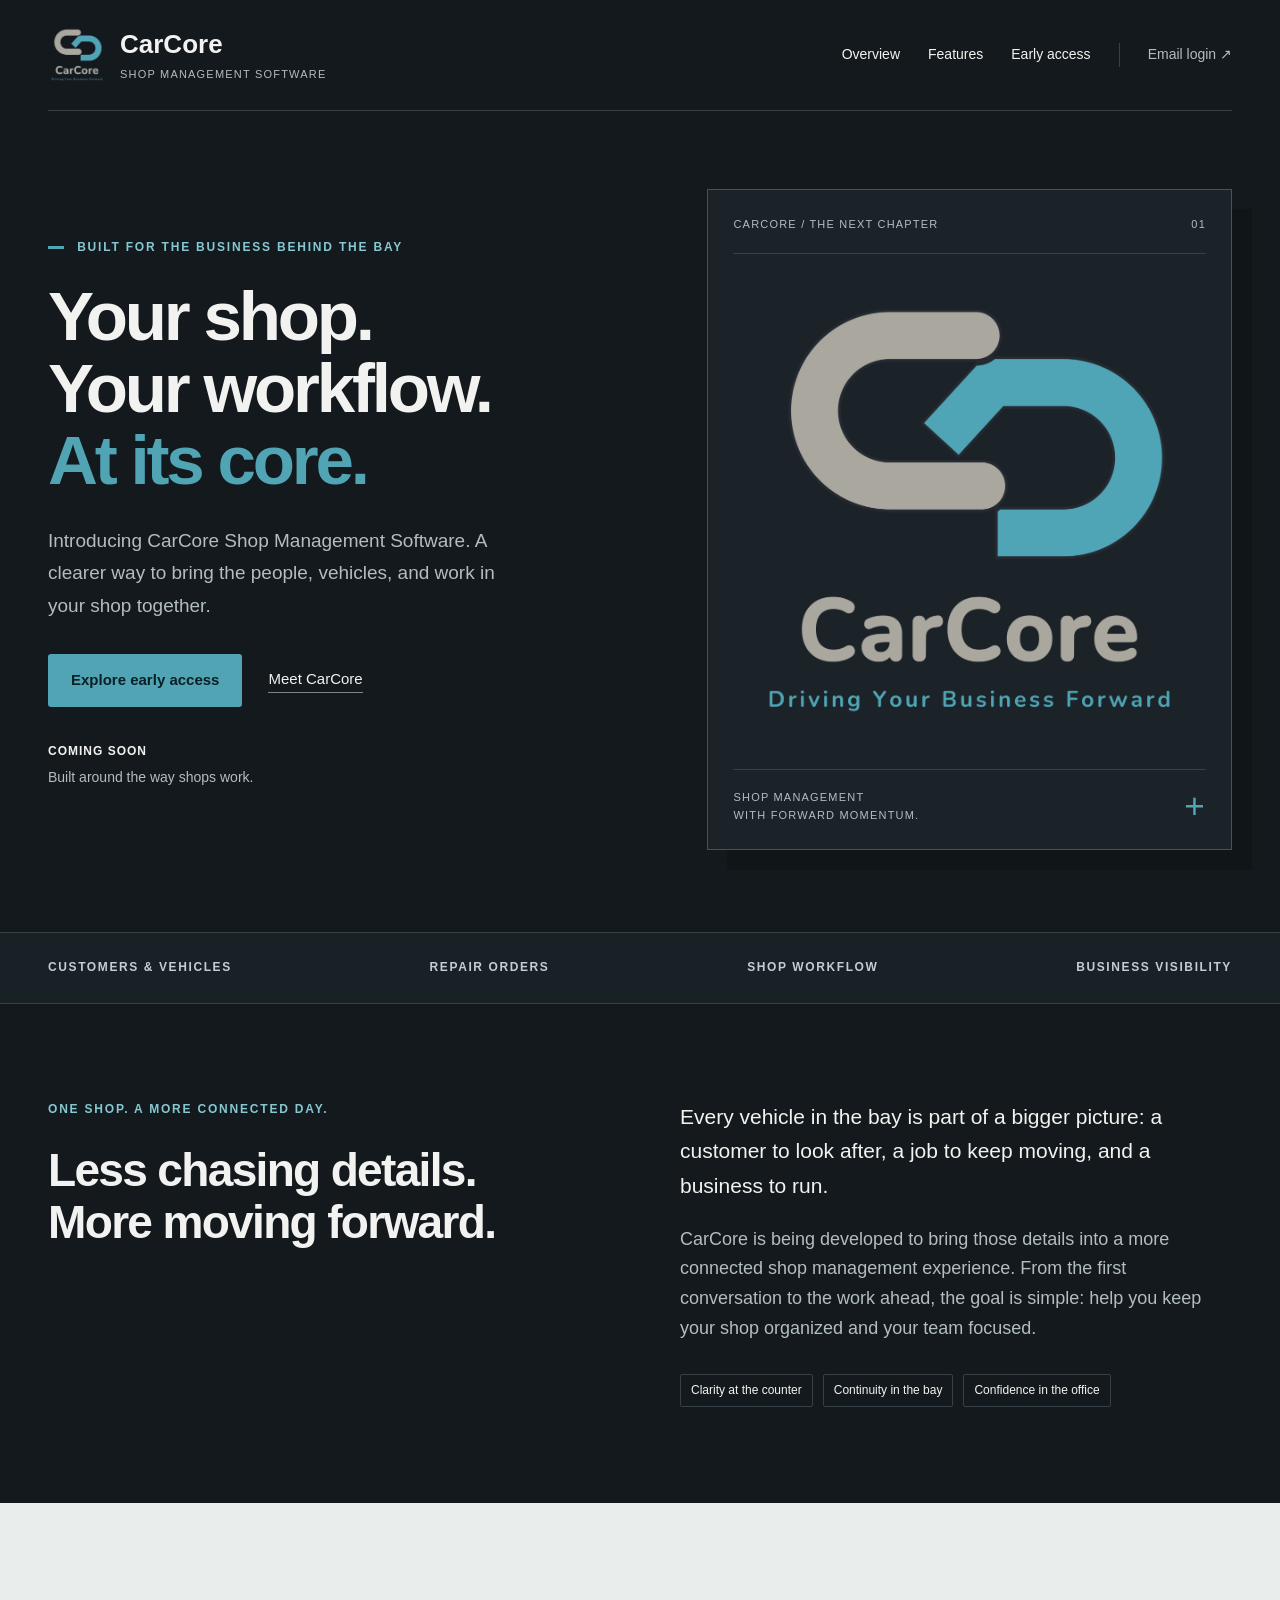
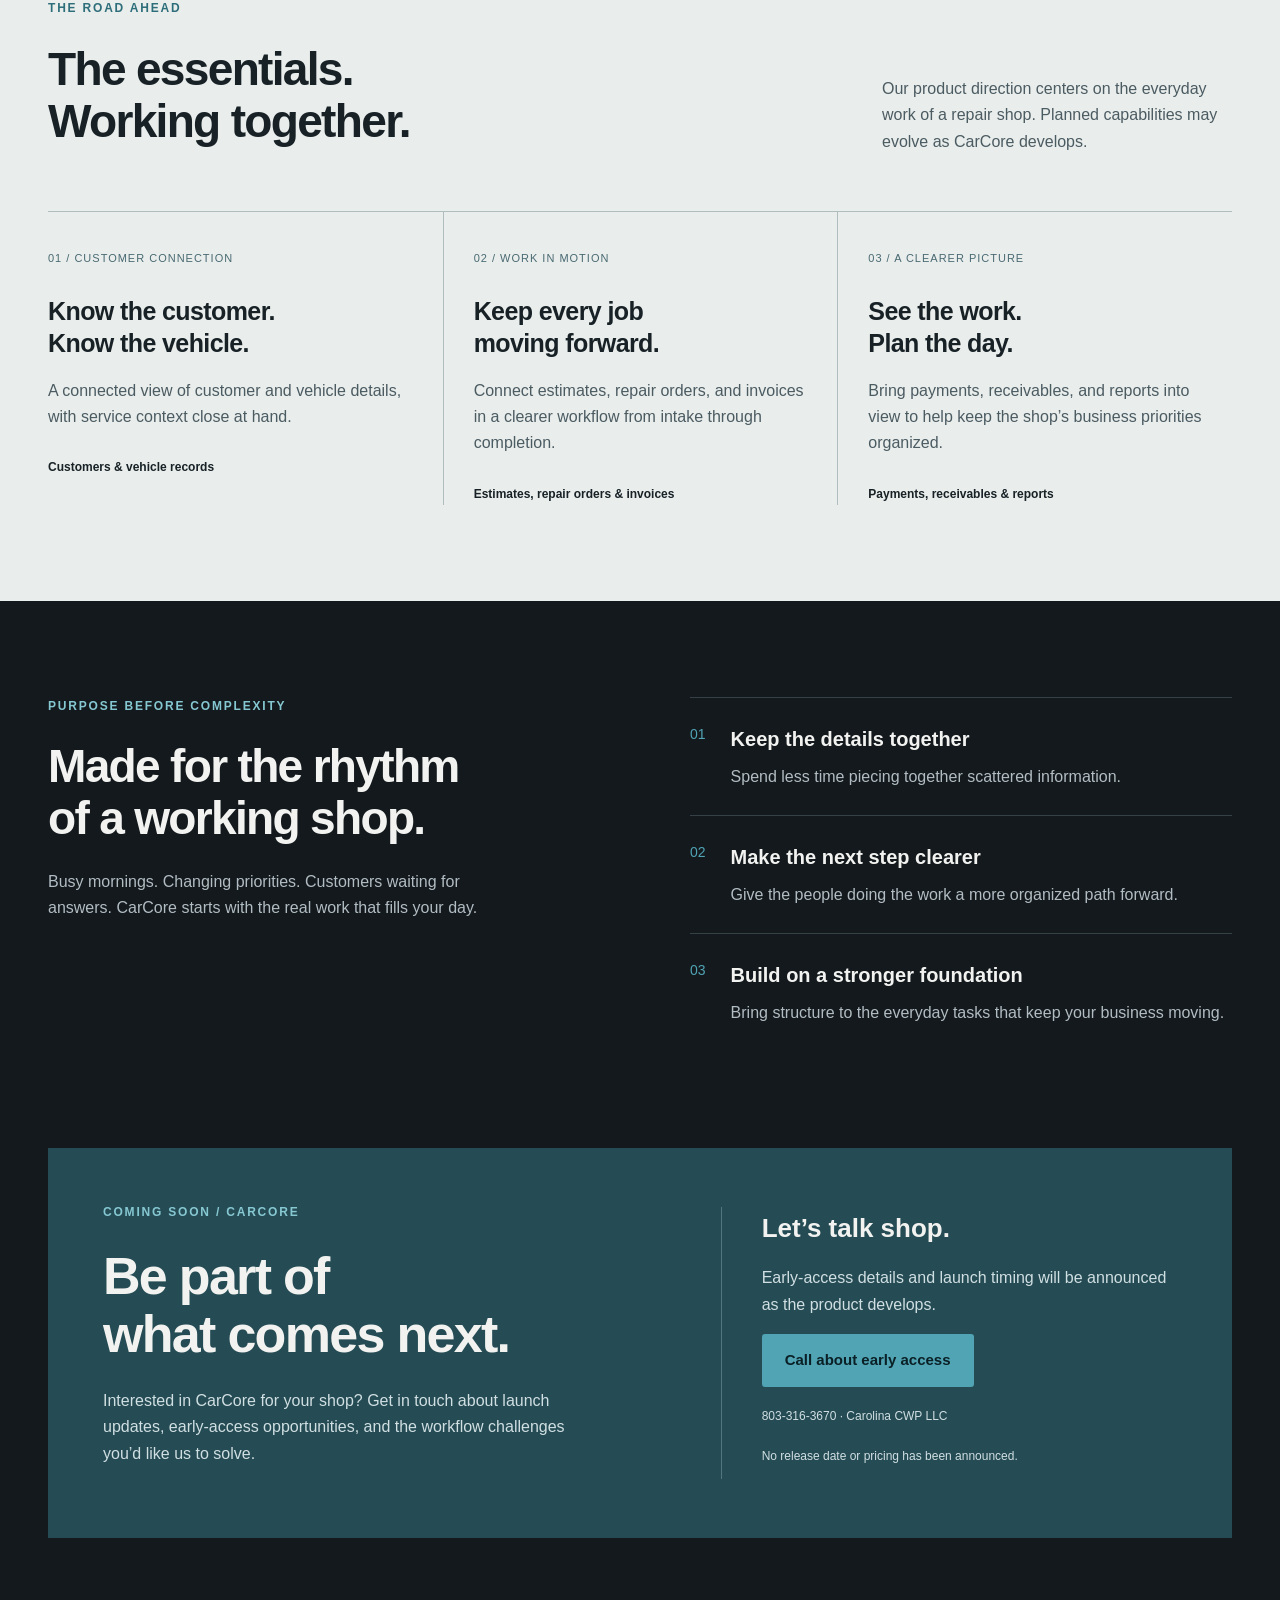
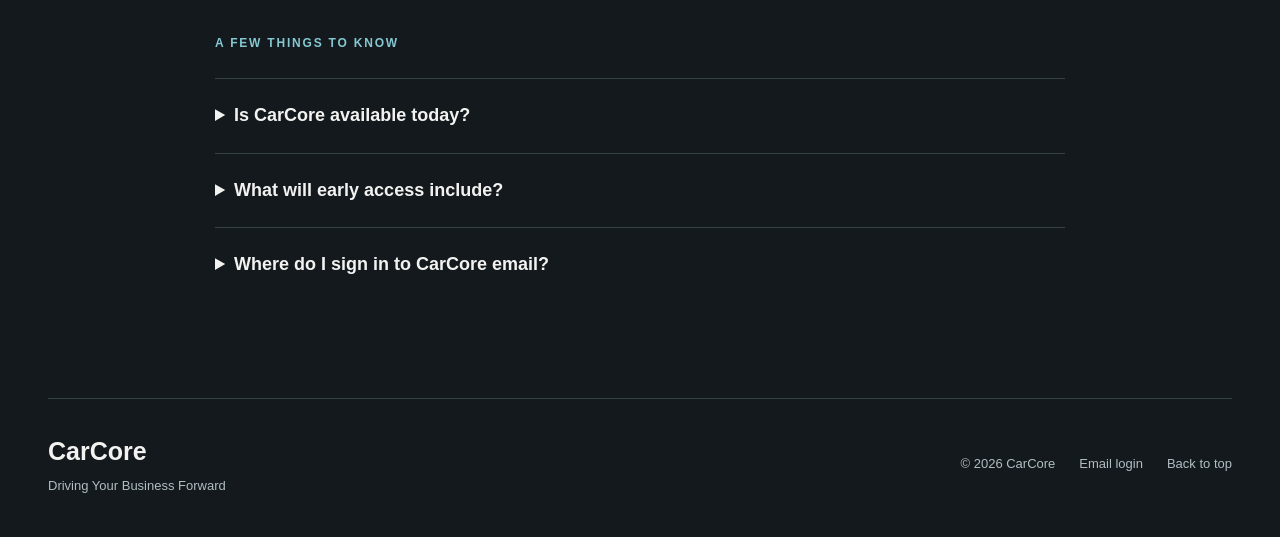
==== index.html @ 9802c550 "Build CarCore public pre-launch sales website" ====
<!doctype html>
<html lang="en"><head><meta charset="utf-8"><meta name="viewport" content="width=device-width, initial-scale=1"><title>CarCore — Shop Management Software · Coming Soon</title><meta name="description" content="CarCore Shop Management Software is coming soon. A clearer way to connect your customers, vehicles, repair orders, and shop workflow."><link rel="canonical" href="https://carcore.us/"><meta name="theme-color" content="#13191d"><meta property="og:title" content="CarCore — Driving Your Business Forward"><meta property="og:description" content="Shop Management Software. Coming soon."><meta property="og:type" content="website"><meta property="og:url" content="https://carcore.us/"><link rel="icon" href="carcore-approved.png"><link rel="stylesheet" href="styles.css"></head>
<body><a class="skip" href="#main">Skip to content</a>
<header class="wrap"><a class="brand" href="#" aria-label="CarCore home"><img src="carcore-approved.png" width="4096" height="4079" alt="CarCore — Driving Your Business Forward"><span>CarCore<span class="brand-sub">SHOP MANAGEMENT SOFTWARE</span></span></a><nav aria-label="Main navigation"><a href="#overview">Overview</a><a href="#features">Features</a><a href="#early-access">Early access</a><a class="mail" href="https://mail.zoho.com" aria-label="CarCore email login at Zoho Mail">Email login <span aria-hidden="true">↗</span></a></nav></header>
<main id="main"><section class="hero wrap"><div class="hero-copy"><p class="eyebrow"><span></span> BUILT FOR THE BUSINESS BEHIND THE BAY</p><h1>Your shop.<br>Your workflow.<br><em>At its core.</em></h1><p class="intro">Introducing CarCore Shop Management Software. A clearer way to bring the people, vehicles, and work in your shop together.</p><div class="actions"><a class="button" href="#early-access">Explore early access</a><a class="text-link" href="#overview">Meet CarCore</a></div><p class="release">COMING SOON <span>Built around the way shops work.</span></p></div><div class="hero-art"><div class="art-top"><span>CARCORE / THE NEXT CHAPTER</span><span>01</span></div><img src="carcore-approved.png" width="4096" height="4079" alt="Approved CarCore logo and slogan"><div class="art-bottom"><span>SHOP MANAGEMENT<br>WITH FORWARD MOMENTUM.</span><span class="plus" aria-hidden="true">+</span></div></div></section>
<div class="strip"><div class="wrap"><span>CUSTOMERS & VEHICLES</span><span>REPAIR ORDERS</span><span>SHOP WORKFLOW</span><span>BUSINESS VISIBILITY</span></div></div>
<section id="overview" class="wrap overview section"><div><p class="eyebrow">ONE SHOP. A MORE CONNECTED DAY.</p><h2>Less chasing details.<br>More moving forward.</h2></div><div class="overview-copy"><p>Every vehicle in the bay is part of a bigger picture: a customer to look after, a job to keep moving, and a business to run.</p><p>CarCore is being developed to bring those details into a more connected shop management experience. From the first conversation to the work ahead, the goal is simple: help you keep your shop organized and your team focused.</p><div class="principles"><span>Clarity at the counter</span><span>Continuity in the bay</span><span>Confidence in the office</span></div></div></section>
<section id="features" class="features section"><div class="wrap"><div class="section-heading"><div><p class="eyebrow">THE ROAD AHEAD</p><h2>The essentials.<br>Working together.</h2></div><p>Our product direction centers on the everyday work of a repair shop. Planned capabilities may evolve as CarCore develops.</p></div><div class="feature-grid"><article><span class="number">01 / CUSTOMER CONNECTION</span><h3>Know the customer.<br>Know the vehicle.</h3><p>A connected view of customer and vehicle details, with service context close at hand.</p><span class="tag">Customers & vehicle records</span></article><article><span class="number">02 / WORK IN MOTION</span><h3>Keep every job<br>moving forward.</h3><p>Connect estimates, repair orders, and invoices in a clearer workflow from intake through completion.</p><span class="tag">Estimates, repair orders & invoices</span></article><article><span class="number">03 / A CLEARER PICTURE</span><h3>See the work.<br>Plan the day.</h3><p>Bring payments, receivables, and reports into view to help keep the shop’s business priorities organized.</p><span class="tag">Payments, receivables & reports</span></article></div></div></section>
<section class="wrap approach section"><div class="approach-title"><p class="eyebrow">PURPOSE BEFORE COMPLEXITY</p><h2>Made for the rhythm<br>of a working shop.</h2><p>Busy mornings. Changing priorities. Customers waiting for answers. CarCore starts with the real work that fills your day.</p></div><div class="approach-list"><article><span>01</span><div><h3>Keep the details together</h3><p>Spend less time piecing together scattered information.</p></div></article><article><span>02</span><div><h3>Make the next step clearer</h3><p>Give the people doing the work a more organized path forward.</p></div></article><article><span>03</span><div><h3>Build on a stronger foundation</h3><p>Bring structure to the everyday tasks that keep your business moving.</p></div></article></div></section>
<section id="early-access" class="wrap interest"><div><p class="eyebrow">COMING SOON / CARCORE</p><h2>Be part of<br>what comes next.</h2><p>Interested in CarCore for your shop? Get in touch about launch updates, early-access opportunities, and the workflow challenges you’d like us to solve.</p></div><div class="contact-panel"><h3>Let’s talk shop.</h3><p>Early-access details and launch timing will be announced as the product develops.</p><div id="contact-action"><a class="button" href="tel:+18033163670">Call about early access</a><p class="small">803-316-3670 · Carolina CWP LLC</p></div><p class="small">No release date or pricing has been announced.</p></div></section>
<section class="wrap questions section"><p class="eyebrow">A FEW THINGS TO KNOW</p><details><summary>Is CarCore available today?</summary><p>CarCore Shop Management Software is in development. This site introduces the product ahead of its public launch.</p></details><details><summary>What will early access include?</summary><p>Eligibility, availability, and participation details will be shared as the early-access program takes shape.</p></details><details><summary>Where do I sign in to CarCore email?</summary><p>Use <a href="https://mail.zoho.com">Email login</a> to open Zoho Mail. This is for existing email accounts; it is separate from the upcoming CarCore software.</p></details></section></main>
<footer class="wrap"><div><strong>CarCore</strong><p>Driving Your Business Forward</p></div><div><span>© 2026 CarCore</span><a href="https://mail.zoho.com">Email login</a><a href="#main">Back to top</a></div></footer></body></html>
---- styles.css ----
:root{color-scheme:dark;--bg:#13191d;--surface:#1c2429;--ink:#f2f3f0;--muted:#b2bdc3;--teal:#50a4b4;--line:#354047}*{box-sizing:border-box}html{scroll-behavior:smooth;scroll-padding-top:30px}body{margin:0;background:var(--bg);color:var(--ink);font:16px/1.65 -apple-system,BlinkMacSystemFont,"Segoe UI",sans-serif}a{color:inherit;text-decoration:none}a:focus-visible,summary:focus-visible{outline:3px solid #74d3e3;outline-offset:6px}a:hover{color:#82d1df}.wrap{width:min(1220px,calc(100% - 96px));margin:auto}.skip{position:absolute;left:20px;top:-100px;background:var(--teal);color:#10191d;padding:12px;z-index:9}.skip:focus{top:10px}header{display:flex;align-items:center;justify-content:space-between;padding:26px 0;border-bottom:1px solid var(--line);gap:32px}.brand{display:flex;align-items:center;gap:14px;font-size:26px;font-weight:750;line-height:1.3}.brand img{width:58px;height:58px;object-fit:contain}.brand-sub{display:block;font-size:11px;letter-spacing:1.2px;font-weight:500;color:var(--muted);margin-top:5px}nav{display:flex;align-items:center;gap:28px;font-size:14px}nav .mail{border-left:1px solid var(--line);padding-left:28px;color:var(--muted)}.hero{display:grid;grid-template-columns:1.12fr 1fr;align-items:center;gap:72px;padding:78px 0 82px}.eyebrow{font-size:12px;font-weight:650;letter-spacing:1.8px;color:#86c8d2;margin:0 0 24px}.eyebrow span{display:inline-block;width:16px;height:3px;background:var(--teal);vertical-align:middle;margin-right:8px}h1,h2,h3,p{margin-top:0}h1{font-size:clamp(48px,5.4vw,76px);line-height:1.04;letter-spacing:-3.2px;margin-bottom:28px;font-weight:750}h1 em{font-style:normal;color:var(--teal)}.intro{font-size:19px;max-width:480px;line-height:1.7;color:var(--muted)}.actions{display:flex;gap:26px;align-items:center;margin:32px 0 35px}.button{display:inline-block;background:var(--teal);color:#0b2026;padding:14px 23px;font-weight:750;font-size:15px;border-radius:3px}.button:hover{background:#80c6d2;color:#0b2026}.text-link{font-size:15px;border-bottom:1px solid #7a888e}.release{font-size:12px;letter-spacing:1px;font-weight:600}.release span{display:block;font-size:14px;letter-spacing:0;color:var(--muted);font-weight:400;margin-top:5px}.hero-art{background:#1b2328;border:1px solid #455359;padding:25px;position:relative;box-shadow:20px 20px 0 #101518}.hero-art img{display:block;width:100%;height:auto;padding:30px 8px}.art-top,.art-bottom{display:flex;justify-content:space-between;align-items:center;font-size:11px;letter-spacing:1.2px;color:var(--muted)}.art-top{border-bottom:1px solid var(--line);padding-bottom:20px}.art-bottom{border-top:1px solid var(--line);padding-top:18px}.plus{font-size:35px;line-height:1;color:var(--teal)}.strip{border-top:1px solid var(--line);border-bottom:1px solid var(--line);background:#182126}.strip .wrap{display:flex;justify-content:space-between;gap:20px;padding:25px 0;font-size:12px;letter-spacing:1.6px;font-weight:650;color:#c3cdd2}.section{padding:96px 0}h2{font-size:clamp(32px,3.6vw,48px);line-height:1.13;letter-spacing:-1.7px;margin-bottom:24px}.overview{display:grid;grid-template-columns:1fr 1fr;gap:80px}.overview-copy p{color:var(--muted);font-size:18px}.overview-copy p:first-child{color:var(--ink);font-size:21px}.principles{display:flex;flex-wrap:wrap;gap:10px;margin-top:30px}.principles span{font-size:12px;border:1px solid var(--line);padding:6px 10px;border-radius:2px}.features{background:#e9edeb;color:#172126}.features .eyebrow{color:#2e6e7b}.section-heading{display:flex;justify-content:space-between;gap:60px;align-items:flex-end;margin-bottom:40px}.section-heading>p{width:350px;font-size:16px;color:#4b5b62}.feature-grid{display:grid;grid-template-columns:repeat(3,1fr);border-top:1px solid #afbdbf}.feature-grid article{padding:32px 30px 0 0}.feature-grid article+article{border-left:1px solid #afbdbf;padding-left:30px}.number{font-size:11px;letter-spacing:1px;color:#496a73}.feature-grid h3{font-size:25px;line-height:1.3;letter-spacing:-.6px;margin:24px 0 18px}.feature-grid p{color:#4b5b62}.tag{display:block;font-size:12px;font-weight:600;margin-top:28px}.approach{display:grid;grid-template-columns:1fr 1fr;gap:100px}.approach-title p:last-child{color:var(--muted);max-width:430px}.approach-list article{display:flex;gap:25px;border-top:1px solid var(--line);padding:25px 0}.approach-list article>span{color:var(--teal);font-size:14px}.approach-list h3{font-size:20px;margin-bottom:8px}.approach-list p{color:var(--muted);margin:0}.interest{background:#254b54;display:grid;grid-template-columns:1.2fr 1fr;gap:70px;padding:55px}.interest>div>p:last-child{max-width:470px;color:#d0dfe2}.interest h2{font-size:52px}.contact-panel{align-self:center;border-left:1px solid #55757e;padding-left:40px}.contact-panel h3{font-size:26px;margin-bottom:15px}.contact-panel p{color:#d0dfe2}.pending{border-top:1px solid #55757e;padding-top:18px}.small{font-size:12px;margin-top:20px}.questions{max-width:850px}details{border-top:1px solid var(--line);padding:22px 0}summary{cursor:pointer;font-size:18px;font-weight:600}details p{margin:18px 0 0;color:var(--muted)}details a{text-decoration:underline}footer{display:flex;justify-content:space-between;align-items:center;gap:30px;border-top:1px solid var(--line);padding:32px 0 40px}footer strong{font-size:25px}footer p{font-size:13px;color:var(--muted);margin:3px 0 0}footer>div:last-child{display:flex;gap:24px;font-size:13px;color:var(--muted)}@media(max-width:1000px){.wrap{width:calc(100% - 48px)}.hero{gap:35px}.hero-art{padding:18px}nav{gap:16px}nav .mail{padding-left:16px}.overview,.approach{gap:40px}.interest{gap:35px;padding:40px}.contact-panel{padding-left:30px}.brand-sub{font-size:10px}}@media(max-width:720px){.wrap{width:calc(100% - 40px)}header{flex-wrap:wrap;padding:20px 0;gap:20px}.brand{font-size:24px}nav{width:100%;justify-content:space-between;gap:10px;font-size:13px}nav .mail{padding-left:12px}.hero{grid-template-columns:1fr;padding:50px 0 60px;gap:35px}h1{font-size:56px;letter-spacing:-2.5px}.intro{font-size:18px}.hero-art{max-width:430px;width:100%;justify-self:center;box-shadow:10px 10px 0 #101518}.hero-art img{padding:25px 30px}.strip .wrap{display:grid;grid-template-columns:1fr 1fr;font-size:10px;gap:16px}.section{padding:60px 0}.overview,.approach{grid-template-columns:1fr;gap:20px}.section-heading{display:block}.section-heading>p{width:auto}.feature-grid{grid-template-columns:1fr}.feature-grid article,.feature-grid article+article{border-left:0;border-bottom:1px solid #afbdbf;padding:28px 0}.feature-grid h3{margin:15px 0}.tag{margin-top:15px}.interest{grid-template-columns:1fr;padding:28px;gap:25px}.interest h2{font-size:42px}.contact-panel{border-left:0;border-top:1px solid #55757e;padding:25px 0 0}.eyebrow{font-size:11px}footer{align-items:flex-start;flex-direction:column}footer>div:last-child{flex-wrap:wrap;gap:18px}}@media(prefers-reduced-motion:reduce){html{scroll-behavior:auto}}
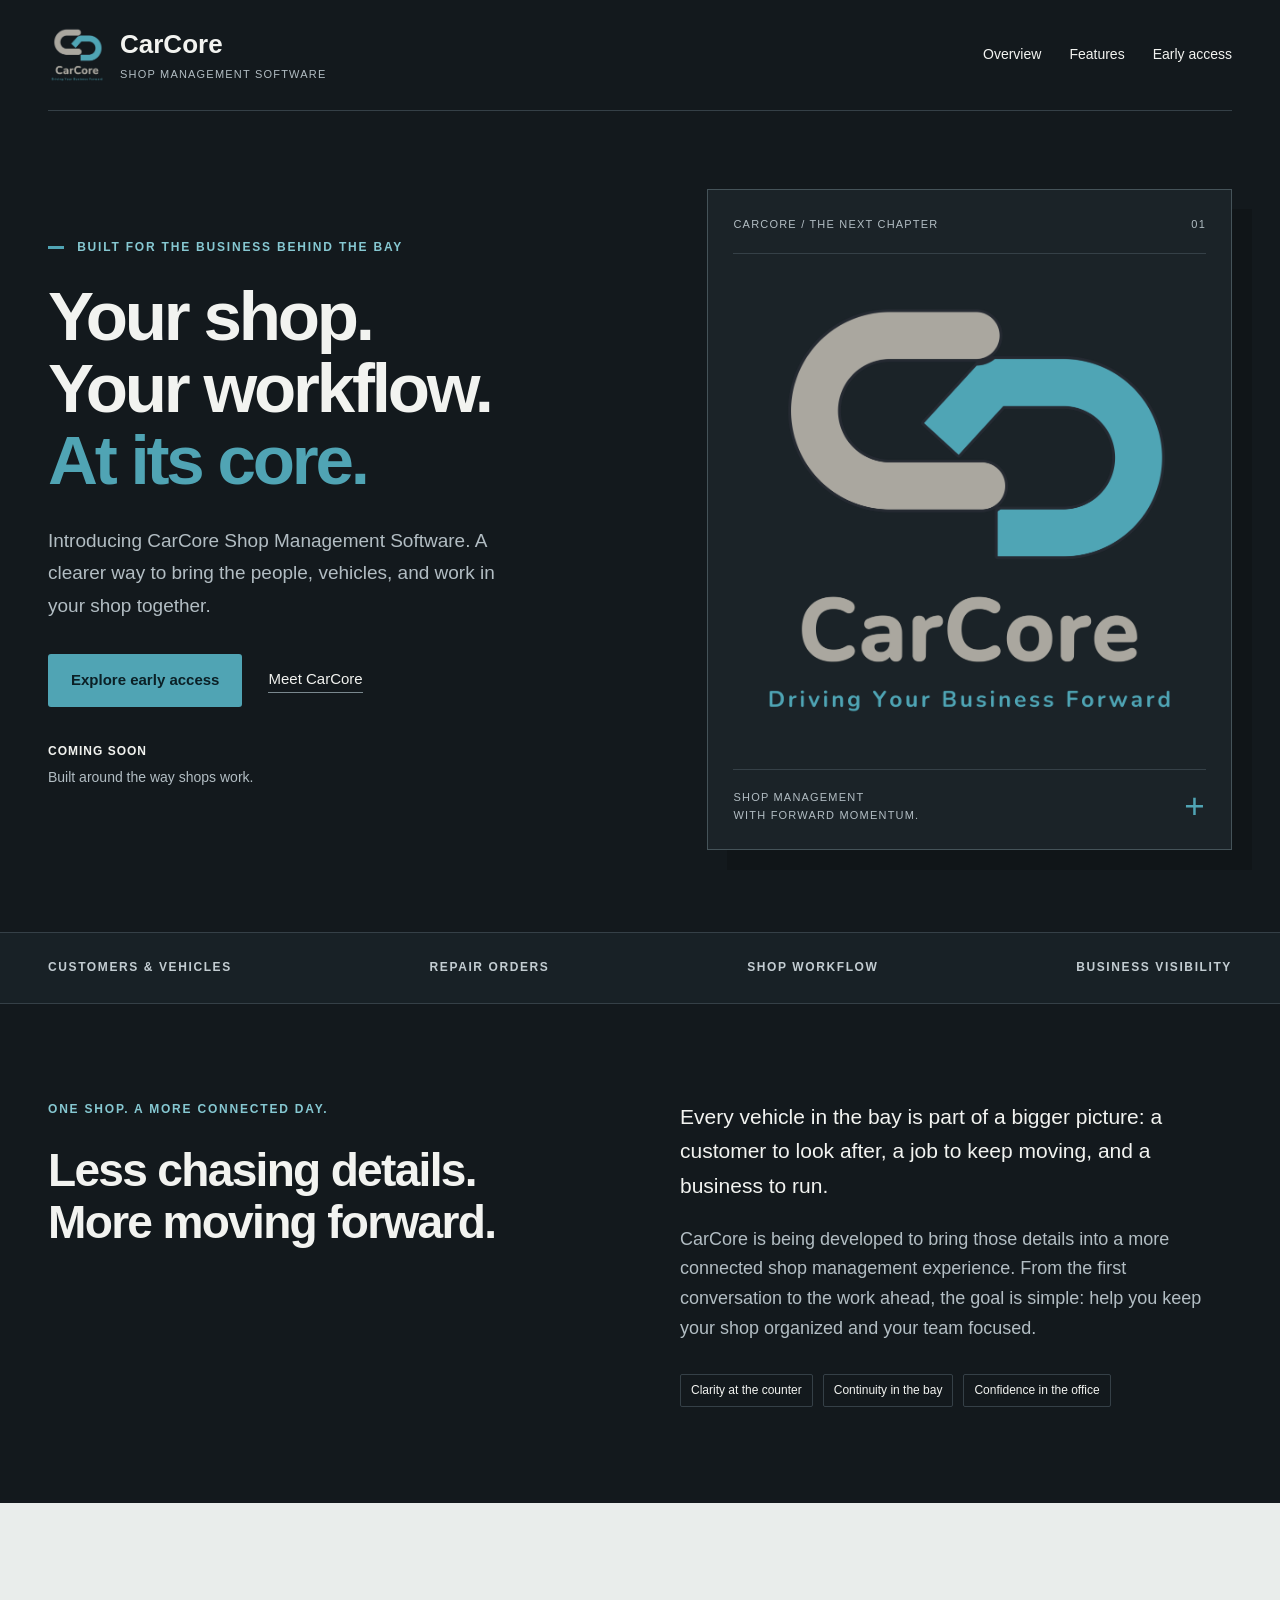
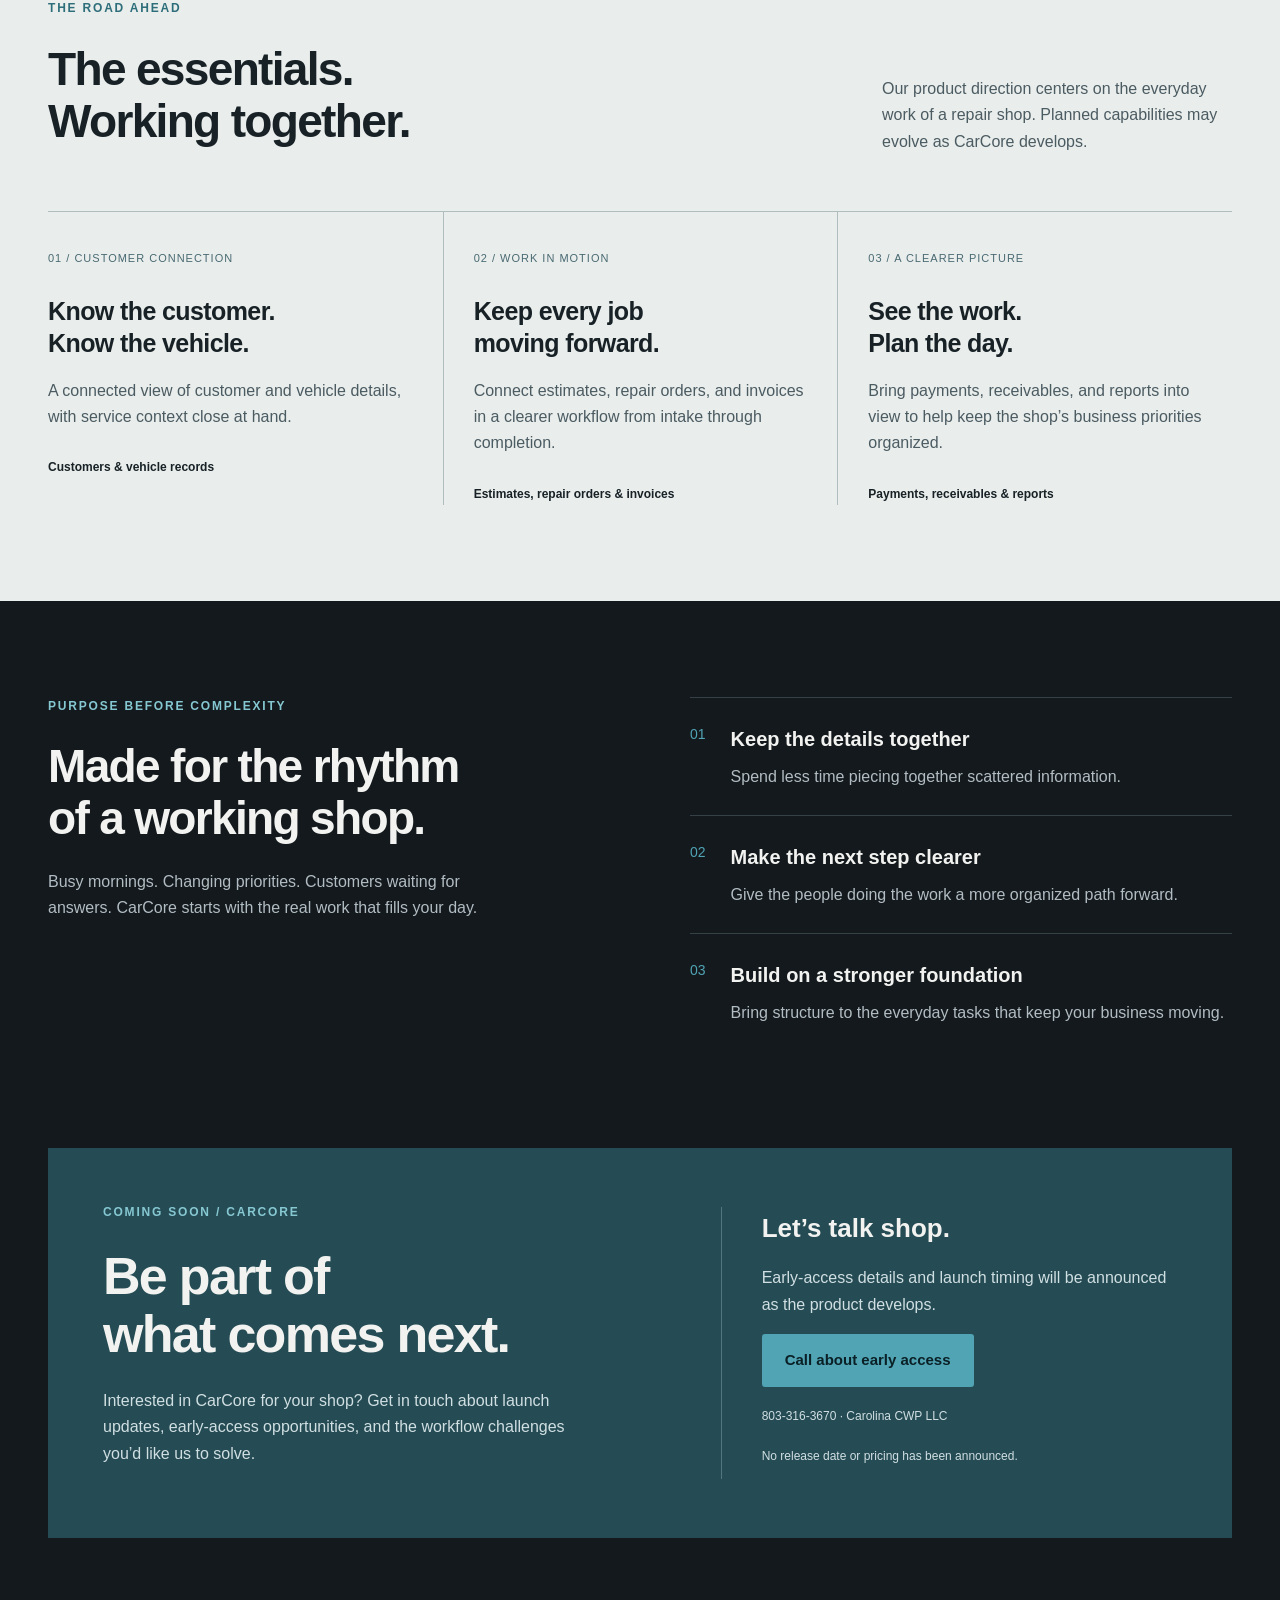
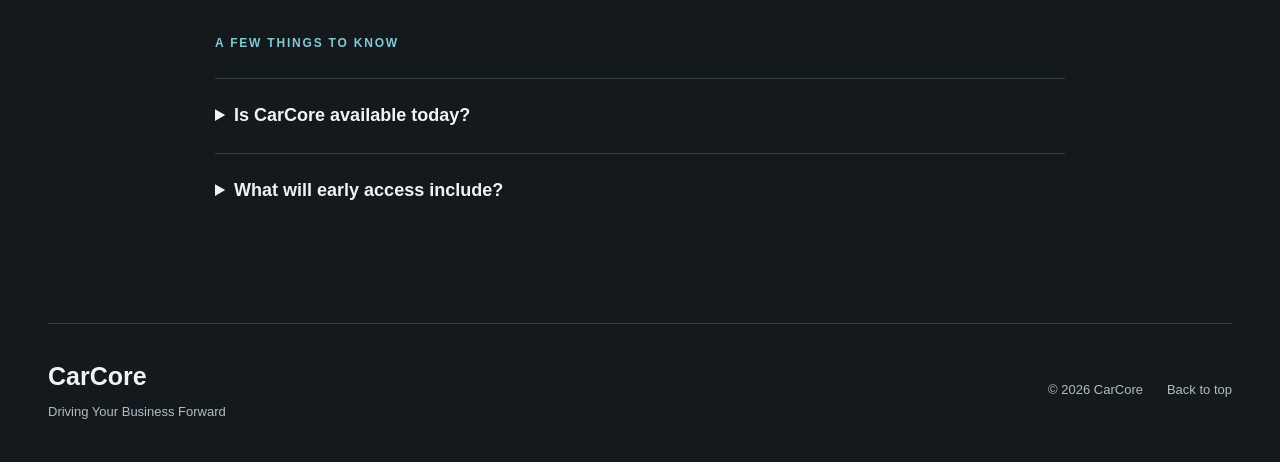
==== commit 9ba7ba22: "Remove email access from public sales website" ====
--- a/index.html
+++ b/index.html
@@ -1,12 +1,12 @@
 <!doctype html>
 <html lang="en"><head><meta charset="utf-8"><meta name="viewport" content="width=device-width, initial-scale=1"><title>CarCore — Shop Management Software · Coming Soon</title><meta name="description" content="CarCore Shop Management Software is coming soon. A clearer way to connect your customers, vehicles, repair orders, and shop workflow."><link rel="canonical" href="https://carcore.us/"><meta name="theme-color" content="#13191d"><meta property="og:title" content="CarCore — Driving Your Business Forward"><meta property="og:description" content="Shop Management Software. Coming soon."><meta property="og:type" content="website"><meta property="og:url" content="https://carcore.us/"><link rel="icon" href="carcore-approved.png"><link rel="stylesheet" href="styles.css"></head>
 <body><a class="skip" href="#main">Skip to content</a>
-<header class="wrap"><a class="brand" href="#" aria-label="CarCore home"><img src="carcore-approved.png" width="4096" height="4079" alt="CarCore — Driving Your Business Forward"><span>CarCore<span class="brand-sub">SHOP MANAGEMENT SOFTWARE</span></span></a><nav aria-label="Main navigation"><a href="#overview">Overview</a><a href="#features">Features</a><a href="#early-access">Early access</a><a class="mail" href="https://mail.zoho.com" aria-label="CarCore email login at Zoho Mail">Email login <span aria-hidden="true">↗</span></a></nav></header>
+<header class="wrap"><a class="brand" href="#" aria-label="CarCore home"><img src="carcore-approved.png" width="4096" height="4079" alt="CarCore — Driving Your Business Forward"><span>CarCore<span class="brand-sub">SHOP MANAGEMENT SOFTWARE</span></span></a><nav aria-label="Main navigation"><a href="#overview">Overview</a><a href="#features">Features</a><a href="#early-access">Early access</a></nav></header>
 <main id="main"><section class="hero wrap"><div class="hero-copy"><p class="eyebrow"><span></span> BUILT FOR THE BUSINESS BEHIND THE BAY</p><h1>Your shop.<br>Your workflow.<br><em>At its core.</em></h1><p class="intro">Introducing CarCore Shop Management Software. A clearer way to bring the people, vehicles, and work in your shop together.</p><div class="actions"><a class="button" href="#early-access">Explore early access</a><a class="text-link" href="#overview">Meet CarCore</a></div><p class="release">COMING SOON <span>Built around the way shops work.</span></p></div><div class="hero-art"><div class="art-top"><span>CARCORE / THE NEXT CHAPTER</span><span>01</span></div><img src="carcore-approved.png" width="4096" height="4079" alt="Approved CarCore logo and slogan"><div class="art-bottom"><span>SHOP MANAGEMENT<br>WITH FORWARD MOMENTUM.</span><span class="plus" aria-hidden="true">+</span></div></div></section>
 <div class="strip"><div class="wrap"><span>CUSTOMERS & VEHICLES</span><span>REPAIR ORDERS</span><span>SHOP WORKFLOW</span><span>BUSINESS VISIBILITY</span></div></div>
 <section id="overview" class="wrap overview section"><div><p class="eyebrow">ONE SHOP. A MORE CONNECTED DAY.</p><h2>Less chasing details.<br>More moving forward.</h2></div><div class="overview-copy"><p>Every vehicle in the bay is part of a bigger picture: a customer to look after, a job to keep moving, and a business to run.</p><p>CarCore is being developed to bring those details into a more connected shop management experience. From the first conversation to the work ahead, the goal is simple: help you keep your shop organized and your team focused.</p><div class="principles"><span>Clarity at the counter</span><span>Continuity in the bay</span><span>Confidence in the office</span></div></div></section>
 <section id="features" class="features section"><div class="wrap"><div class="section-heading"><div><p class="eyebrow">THE ROAD AHEAD</p><h2>The essentials.<br>Working together.</h2></div><p>Our product direction centers on the everyday work of a repair shop. Planned capabilities may evolve as CarCore develops.</p></div><div class="feature-grid"><article><span class="number">01 / CUSTOMER CONNECTION</span><h3>Know the customer.<br>Know the vehicle.</h3><p>A connected view of customer and vehicle details, with service context close at hand.</p><span class="tag">Customers & vehicle records</span></article><article><span class="number">02 / WORK IN MOTION</span><h3>Keep every job<br>moving forward.</h3><p>Connect estimates, repair orders, and invoices in a clearer workflow from intake through completion.</p><span class="tag">Estimates, repair orders & invoices</span></article><article><span class="number">03 / A CLEARER PICTURE</span><h3>See the work.<br>Plan the day.</h3><p>Bring payments, receivables, and reports into view to help keep the shop’s business priorities organized.</p><span class="tag">Payments, receivables & reports</span></article></div></div></section>
 <section class="wrap approach section"><div class="approach-title"><p class="eyebrow">PURPOSE BEFORE COMPLEXITY</p><h2>Made for the rhythm<br>of a working shop.</h2><p>Busy mornings. Changing priorities. Customers waiting for answers. CarCore starts with the real work that fills your day.</p></div><div class="approach-list"><article><span>01</span><div><h3>Keep the details together</h3><p>Spend less time piecing together scattered information.</p></div></article><article><span>02</span><div><h3>Make the next step clearer</h3><p>Give the people doing the work a more organized path forward.</p></div></article><article><span>03</span><div><h3>Build on a stronger foundation</h3><p>Bring structure to the everyday tasks that keep your business moving.</p></div></article></div></section>
 <section id="early-access" class="wrap interest"><div><p class="eyebrow">COMING SOON / CARCORE</p><h2>Be part of<br>what comes next.</h2><p>Interested in CarCore for your shop? Get in touch about launch updates, early-access opportunities, and the workflow challenges you’d like us to solve.</p></div><div class="contact-panel"><h3>Let’s talk shop.</h3><p>Early-access details and launch timing will be announced as the product develops.</p><div id="contact-action"><a class="button" href="tel:+18033163670">Call about early access</a><p class="small">803-316-3670 · Carolina CWP LLC</p></div><p class="small">No release date or pricing has been announced.</p></div></section>
-<section class="wrap questions section"><p class="eyebrow">A FEW THINGS TO KNOW</p><details><summary>Is CarCore available today?</summary><p>CarCore Shop Management Software is in development. This site introduces the product ahead of its public launch.</p></details><details><summary>What will early access include?</summary><p>Eligibility, availability, and participation details will be shared as the early-access program takes shape.</p></details><details><summary>Where do I sign in to CarCore email?</summary><p>Use <a href="https://mail.zoho.com">Email login</a> to open Zoho Mail. This is for existing email accounts; it is separate from the upcoming CarCore software.</p></details></section></main>
-<footer class="wrap"><div><strong>CarCore</strong><p>Driving Your Business Forward</p></div><div><span>© 2026 CarCore</span><a href="https://mail.zoho.com">Email login</a><a href="#main">Back to top</a></div></footer></body></html>
+<section class="wrap questions section"><p class="eyebrow">A FEW THINGS TO KNOW</p><details><summary>Is CarCore available today?</summary><p>CarCore Shop Management Software is in development. This site introduces the product ahead of its public launch.</p></details><details><summary>What will early access include?</summary><p>Eligibility, availability, and participation details will be shared as the early-access program takes shape.</p></details></section></main>
+<footer class="wrap"><div><strong>CarCore</strong><p>Driving Your Business Forward</p></div><div><span>© 2026 CarCore</span><a href="#main">Back to top</a></div></footer></body></html>
